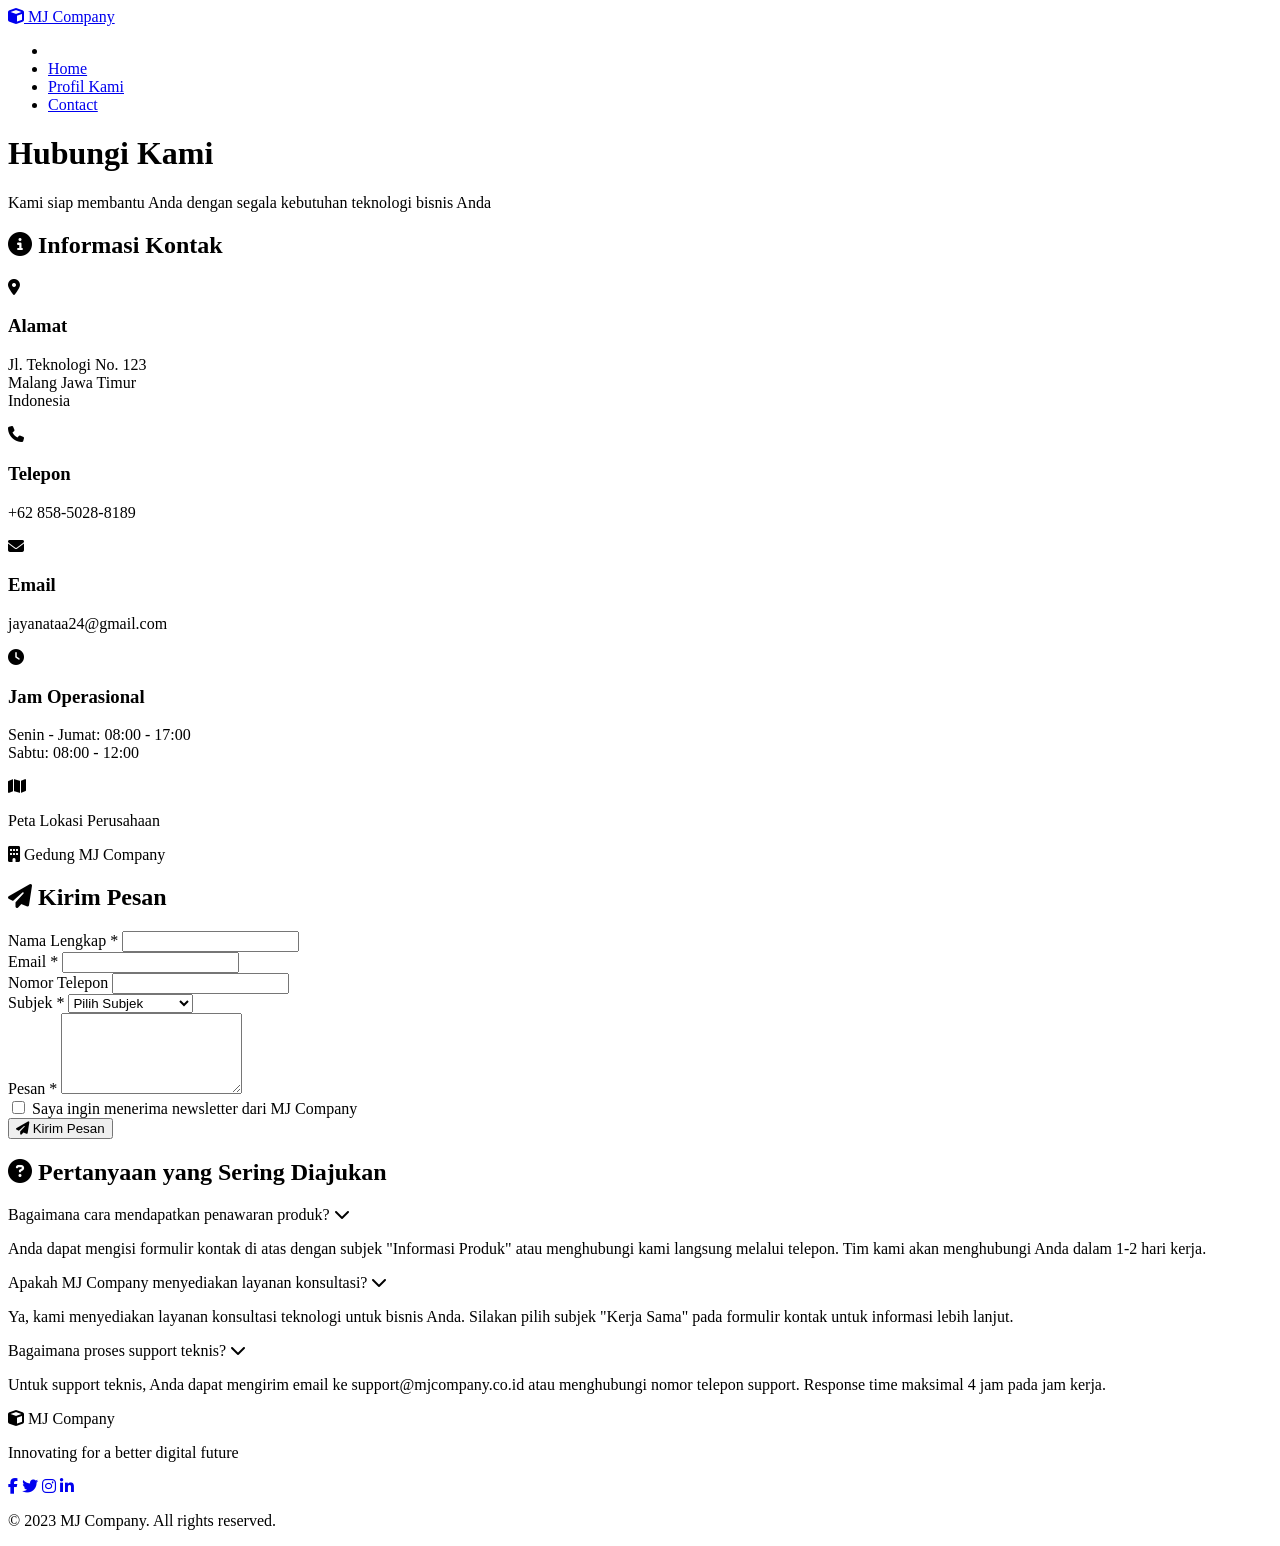
==== contact.html @ e9b28d26 "first" ====
<!DOCTYPE html>
<html lang="id">
<head>
    <meta charset="UTF-8">
    <meta name="viewport" content="width=device-width, initial-scale=1.0">
    <title>MJ Company - Kontak</title>
    <link rel="stylesheet" href="https://cdnjs.cloudflare.com/ajax/libs/font-awesome/6.4.0/css/all.min.css">
    <link rel="stylesheet" href="css/style.css">
    <link rel="stylesheet" href="css/contact.css">
</head>
<body>
    <header>
        <div class="header-container">
            <a href="welcome.html" class="logo">
                <i class="fas fa-cube"></i>
                <span>MJ Company</span>
            </a>
            <nav>
                <ul>
                    <li><a href="#" class="highlight" id="userWelcomeNav"></a></li>
                    <li><a href="welcome.html">Home</a></li>
                    <li><a href="profile.html">Profil Kami</a></li>
                    <li><a href="contact.html" class="active">Contact</a></li>
                </ul>
            </nav>
        </div>
    </header>

    <div class="contact-hero">
        <div class="hero-content">
            <h1>Hubungi Kami</h1>
            <p>Kami siap membantu Anda dengan segala kebutuhan teknologi bisnis Anda</p>
        </div>
    </div>

    <div class="container">
        <div class="contact-container">
            <!-- Informasi Kontak -->
            <div class="contact-info animate">
                <h2><i class="fas fa-info-circle"></i> Informasi Kontak</h2>
                
                <div class="info-item">
                    <i class="fas fa-map-marker-alt"></i>
                    <div>
                        <h3>Alamat</h3>
                        <p>Jl. Teknologi No. 123<br>Malang Jawa Timur<br>Indonesia</p>
                    </div>
                </div>
                
                <div class="info-item">
                    <i class="fas fa-phone"></i>
                    <div>
                        <h3>Telepon</h3>
                        <p>+62 858-5028-8189</p>
                    </div>
                </div>
                
                <div class="info-item">
                    <i class="fas fa-envelope"></i>
                    <div>
                        <h3>Email</h3>
                        <p>jayanataa24@gmail.com</p>
                    </div>
                </div>
                
                <div class="info-item">
                    <i class="fas fa-clock"></i>
                    <div>
                        <h3>Jam Operasional</h3>
                        <p>Senin - Jumat: 08:00 - 17:00<br>Sabtu: 08:00 - 12:00</p>
                    </div>
                </div>
                
                <div class="map-placeholder">
                    <i class="fas fa-map"></i>
                    <p>Peta Lokasi Perusahaan</p>
                    <div class="map-frame">
                        <p><i class="fas fa-building"></i> Gedung MJ Company</p>
                    </div>
                </div>
            </div>

            <!-- Form Kontak -->
            <div class="contact-form animate delay-1">
                <h2><i class="fas fa-paper-plane"></i> Kirim Pesan</h2>
                <form id="contactForm">
                    <div class="form-group">
                        <label for="name">Nama Lengkap *</label>
                        <input type="text" id="name" name="name" required>
                        <div class="error-message" id="nameError"></div>
                    </div>
                    
                    <div class="form-group">
                        <label for="email">Email *</label>
                        <input type="email" id="email" name="email" required>
                        <div class="error-message" id="emailError"></div>
                    </div>
                    
                    <div class="form-group">
                        <label for="phone">Nomor Telepon</label>
                        <input type="tel" id="phone" name="phone">
                        <div class="error-message" id="phoneError"></div>
                    </div>
                    
                    <div class="form-group">
                        <label for="subject">Subjek *</label>
                        <select id="subject" name="subject" required>
                            <option value="">Pilih Subjek</option>
                            <option value="informasi">Informasi Produk</option>
                            <option value="dukungan">Dukungan Teknis</option>
                            <option value="kerja-sama">Kerja Sama</option>
                            <option value="karir">Karir</option>
                            <option value="lainnya">Lainnya</option>
                        </select>
                        <div class="error-message" id="subjectError"></div>
                    </div>
                    
                    <div class="form-group">
                        <label for="message">Pesan *</label>
                        <textarea id="message" name="message" rows="5" required></textarea>
                        <div class="error-message" id="messageError"></div>
                    </div>
                    
                    <div class="form-group checkbox">
                        <input type="checkbox" id="newsletter" name="newsletter">
                        <label for="newsletter">Saya ingin menerima newsletter dari MJ Company</label>
                    </div>
                    
                    <button type="submit" class="btn btn-submit">
                        <i class="fas fa-paper-plane"></i> Kirim Pesan
                    </button>
                </form>

                <!-- Hasil Form Submission -->
                <div id="formResult" class="form-result"></div>
            </div>
        </div>

        <!-- FAQ Section -->
        <div class="faq-section animate delay-2">
            <h2><i class="fas fa-question-circle"></i> Pertanyaan yang Sering Diajukan</h2>
            
            <div class="faq-item">
                <div class="faq-question">
                    <span>Bagaimana cara mendapatkan penawaran produk?</span>
                    <i class="fas fa-chevron-down"></i>
                </div>
                <div class="faq-answer">
                    <p>Anda dapat mengisi formulir kontak di atas dengan subjek "Informasi Produk" atau menghubungi kami langsung melalui telepon. Tim kami akan menghubungi Anda dalam 1-2 hari kerja.</p>
                </div>
            </div>
            
            <div class="faq-item">
                <div class="faq-question">
                    <span>Apakah MJ Company menyediakan layanan konsultasi?</span>
                    <i class="fas fa-chevron-down"></i>
                </div>
                <div class="faq-answer">
                    <p>Ya, kami menyediakan layanan konsultasi teknologi untuk bisnis Anda. Silakan pilih subjek "Kerja Sama" pada formulir kontak untuk informasi lebih lanjut.</p>
                </div>
            </div>
            
            <div class="faq-item">
                <div class="faq-question">
                    <span>Bagaimana proses support teknis?</span>
                    <i class="fas fa-chevron-down"></i>
                </div>
                <div class="faq-answer">
                    <p>Untuk support teknis, Anda dapat mengirim email ke support@mjcompany.co.id atau menghubungi nomor telepon support. Response time maksimal 4 jam pada jam kerja.</p>
                </div>
            </div>
        </div>
    </div>

    <footer>
        <div class="footer-content">
            <div class="logo">
                <i class="fas fa-cube"></i>
                <span>MJ Company</span>
            </div>
            <p>Innovating for a better digital future</p>
            <div class="social-icons">
                <a href="#"><i class="fab fa-facebook-f"></i></a>
                <a href="#"><i class="fab fa-twitter"></i></a>
                <a href="#"><i class="fab fa-instagram"></i></a>
                <a href="#"><i class="fab fa-linkedin-in"></i></a>
            </div>
            <p>&copy; 2023 MJ Company. All rights reserved.</p>
        </div>
    </footer>

    <script src="js/script.js"></script>
    <script src="js/contact.js"></script>
</body>
</html>
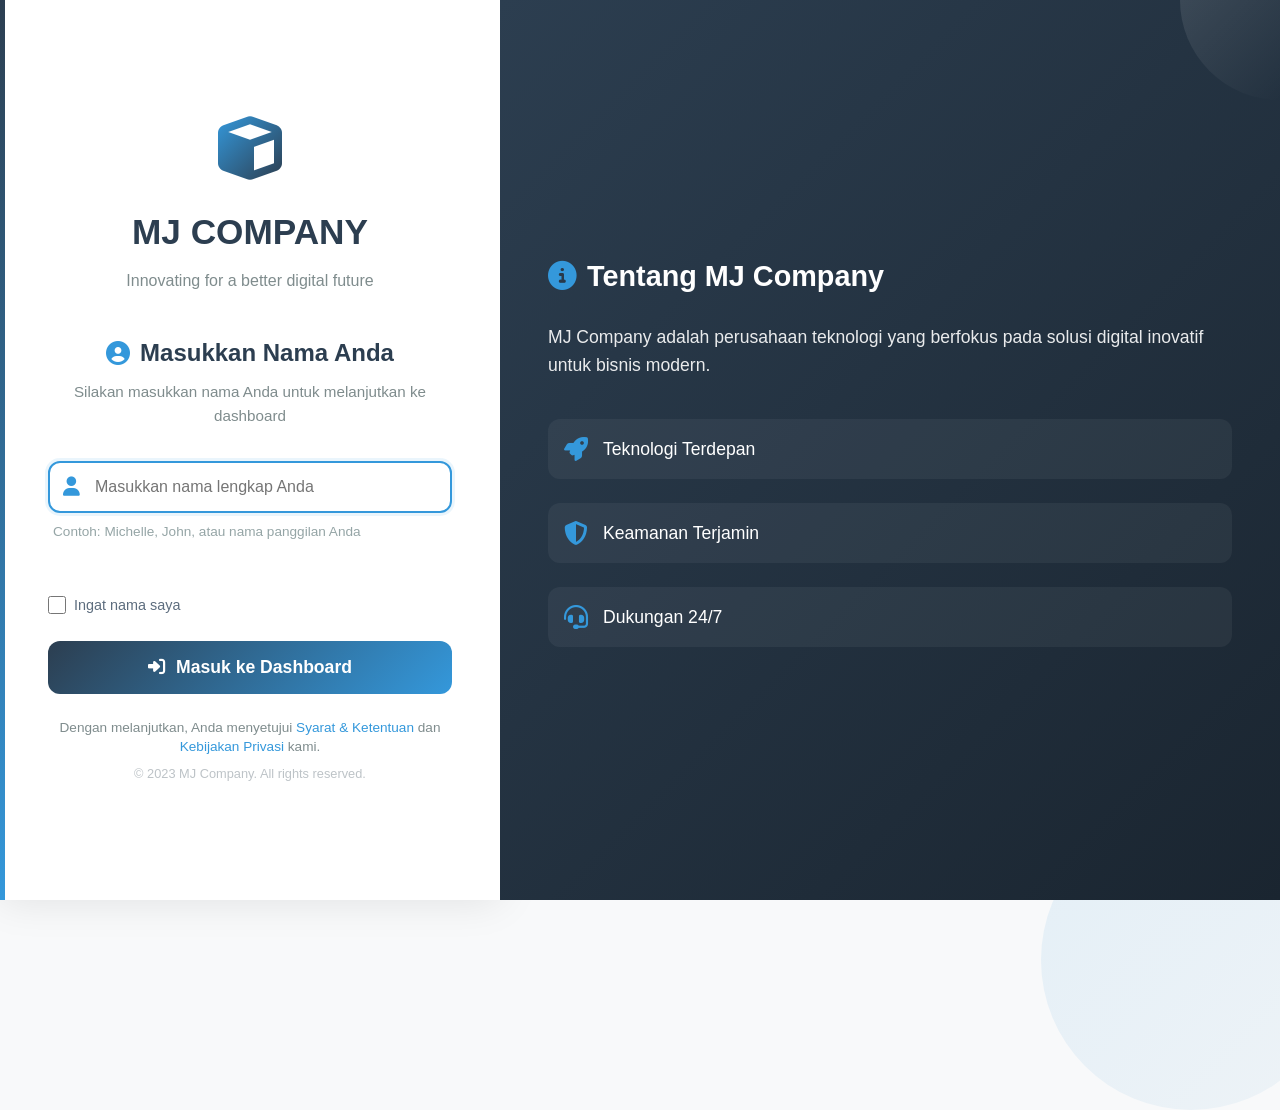
==== commit e87e0342: "fix5" ====
--- a/contact.html
+++ b/contact.html
@@ -43,7 +43,7 @@
                     <i class="fas fa-map-marker-alt"></i>
                     <div>
                         <h3>Alamat</h3>
-                        <p>Jl. Teknologi No. 123<br>Malang Jawa Timur<br>Indonesia</p>
+                        <p>Jl. Perum Griya Permata Alam<br>Malang Jawa Timur<br>Indonesia</p>
                     </div>
                 </div>
                 
--- a/css/style.css
+++ b/css/style.css
@@ -0,0 +1,1251 @@
+/* ================================
+   RESET & VARIABLES
+   ================================ */
+:root {
+    --primary-color: #2c3e50;
+    --secondary-color: #3498db;
+    --accent-color: #e74c3c;
+    --light-color: #ecf0f1;
+    --dark-color: #2c3e50;
+    --shadow: 0 5px 15px rgba(0, 0, 0, 0.1);
+    --gradient: linear-gradient(135deg, #2c3e50 0%, #3498db 100%);
+    --border-radius: 12px;
+    --transition: all 0.3s ease;
+}
+
+* {
+    margin: 0;
+    padding: 0;
+    box-sizing: border-box;
+    font-family: 'Segoe UI', Tahoma, Geneva, Verdana, sans-serif;
+}
+
+body {
+    color: #333;
+    line-height: 1.6;
+    min-height: 100vh;
+    background-color: #f8f9fa;
+}
+
+/* ================================
+   UTILITIES
+   ================================ */
+.container {
+    max-width: 1200px;
+    margin: 0 auto;
+    padding: 0 2rem;
+}
+
+.btn {
+    display: inline-block;
+    background-color: var(--secondary-color);
+    color: white;
+    padding: 0.8rem 1.5rem;
+    border-radius: 8px;
+    text-decoration: none;
+    font-weight: 600;
+    border: none;
+    cursor: pointer;
+    transition: var(--transition);
+}
+
+.btn:hover {
+    background-color: #2980b9;
+    transform: translateY(-2px);
+}
+
+.animate {
+    animation: fadeIn 0.8s ease forwards;
+}
+
+.delay-1 { animation-delay: 0.2s; }
+.delay-2 { animation-delay: 0.4s; }
+.delay-3 { animation-delay: 0.6s; }
+
+@keyframes fadeIn {
+    from { opacity: 0; transform: translateY(20px); }
+    to { opacity: 1; transform: translateY(0); }
+}
+
+/* ================================
+   HEADER & NAVIGASI (UNTUK SEMUA HALAMAN)
+   ================================ */
+header {
+    background: var(--gradient);
+    color: white;
+    padding: 1rem 2rem;
+    box-shadow: var(--shadow);
+    position: sticky;
+    top: 0;
+    z-index: 1000;
+}
+
+.header-container {
+    display: flex;
+    justify-content: space-between;
+    align-items: center;
+    max-width: 1200px;
+    margin: 0 auto;
+}
+
+.logo {
+    display: flex;
+    align-items: center;
+    gap: 10px;
+    font-size: 1.8rem;
+    font-weight: bold;
+    text-decoration: none;
+    color: white;
+}
+
+.logo i {
+    color: #e74c3c;
+    font-size: 2.2rem;
+}
+
+nav ul {
+    display: flex;
+    list-style: none;
+    gap: 1.5rem;
+}
+
+nav a {
+    color: white;
+    text-decoration: none;
+    font-weight: 600;
+    padding: 0.5rem 1rem;
+    border-radius: 5px;
+    transition: var(--transition);
+}
+
+nav a:hover, nav a.active {
+    background-color: rgba(255, 255, 255, 0.2);
+    transform: translateY(-3px);
+}
+
+.highlight {
+    background-color: var(--accent-color);
+}
+
+.highlight:hover {
+    background-color: #c0392b;
+}
+
+.logout-btn {
+    background-color: #e74c3c !important;
+    margin-left: 10px;
+}
+
+.logout-btn:hover {
+    background-color: #c0392b !important;
+}
+
+/* ================================
+   FOOTER (UNTUK SEMUA HALAMAN)
+   ================================ */
+footer {
+    background-color: var(--primary-color);
+    color: white;
+    padding: 2rem;
+    text-align: center;
+    margin-top: 3rem;
+}
+
+.footer-content {
+    max-width: 1200px;
+    margin: 0 auto;
+    display: flex;
+    flex-direction: column;
+    align-items: center;
+    gap: 1.5rem;
+}
+
+.social-icons {
+    display: flex;
+    gap: 1rem;
+    margin: 1rem 0;
+}
+
+.social-icons a {
+    display: inline-flex;
+    align-items: center;
+    justify-content: center;
+    width: 40px;
+    height: 40px;
+    background-color: rgba(255, 255, 255, 0.1);
+    border-radius: 50%;
+    color: white;
+    text-decoration: none;
+    transition: var(--transition);
+}
+
+.social-icons a:hover {
+    background-color: var(--secondary-color);
+    transform: translateY(-5px);
+}
+
+/* ================================
+   HALAMAN LOGIN (INDEX.HTML)
+   ================================ */
+.login-container {
+    display: flex;
+    min-height: 100vh;
+    background: linear-gradient(135deg, #f5f7fa 0%, #e4e8f0 100%);
+    position: relative;
+}
+
+.login-background {
+    position: absolute;
+    width: 100%;
+    height: 100%;
+    z-index: 1;
+}
+
+.floating-shapes {
+    position: absolute;
+    width: 100%;
+    height: 100%;
+}
+
+.shape {
+    position: absolute;
+    border-radius: 50%;
+    background: linear-gradient(135deg, rgba(52, 152, 219, 0.1) 0%, rgba(41, 128, 185, 0.05) 100%);
+}
+
+.shape-1 {
+    width: 300px;
+    height: 300px;
+    top: -150px;
+    right: -100px;
+}
+
+.shape-2 {
+    width: 200px;
+    height: 200px;
+    bottom: 100px;
+    left: -50px;
+    background: linear-gradient(135deg, rgba(231, 76, 60, 0.1) 0%, rgba(192, 57, 43, 0.05) 100%);
+}
+
+.shape-3 {
+    width: 150px;
+    height: 150px;
+    top: 50%;
+    left: 10%;
+    background: linear-gradient(135deg, rgba(46, 204, 113, 0.1) 0%, rgba(39, 174, 96, 0.05) 100%);
+}
+
+.shape-4 {
+    width: 100px;
+    height: 100px;
+    bottom: 200px;
+    right: 20%;
+}
+
+.login-box {
+    flex: 1;
+    max-width: 500px;
+    background: white;
+    padding: 3rem;
+    z-index: 2;
+    display: flex;
+    flex-direction: column;
+    justify-content: center;
+    box-shadow: 0 0 40px rgba(0, 0, 0, 0.1);
+    position: relative;
+    overflow: hidden;
+}
+
+.login-box::before {
+    content: '';
+    position: absolute;
+    top: 0;
+    left: 0;
+    width: 5px;
+    height: 100%;
+    background: var(--gradient);
+}
+
+.login-logo {
+    text-align: center;
+    margin-bottom: 2.5rem;
+}
+
+.logo-icon {
+    margin-bottom: 1.5rem;
+}
+
+.logo-animation {
+    display: inline-block;
+    animation: float 3s ease-in-out infinite;
+}
+
+.logo-animation i {
+    font-size: 4rem;
+    color: var(--secondary-color);
+    background: linear-gradient(135deg, var(--secondary-color), var(--primary-color));
+    -webkit-background-clip: text;
+    -webkit-text-fill-color: transparent;
+    background-clip: text;
+}
+
+@keyframes float {
+    0%, 100% { transform: translateY(0); }
+    50% { transform: translateY(-10px); }
+}
+
+.login-logo h1 {
+    color: var(--primary-color);
+    font-size: 2.2rem;
+    margin-bottom: 0.5rem;
+    font-weight: 700;
+}
+
+.tagline {
+    color: #7f8c8d;
+    font-size: 1rem;
+    font-weight: 400;
+}
+
+.form-header {
+    margin-bottom: 2rem;
+    text-align: center;
+}
+
+.form-header h2 {
+    color: var(--primary-color);
+    font-size: 1.5rem;
+    margin-bottom: 0.5rem;
+    display: flex;
+    align-items: center;
+    justify-content: center;
+    gap: 10px;
+}
+
+.form-header h2 i {
+    color: var(--secondary-color);
+}
+
+.form-header p {
+    color: #7f8c8d;
+    font-size: 0.95rem;
+}
+
+.login-form .form-group {
+    margin-bottom: 1.5rem;
+}
+
+.input-with-icon {
+    position: relative;
+    display: flex;
+    align-items: center;
+    margin-bottom: 0.5rem;
+}
+
+.input-with-icon i {
+    position: absolute;
+    left: 15px;
+    color: var(--secondary-color);
+    font-size: 1.2rem;
+}
+
+.input-with-icon input {
+    width: 100%;
+    padding: 15px 15px 15px 45px;
+    border: 2px solid #e1e5eb;
+    border-radius: var(--border-radius);
+    font-size: 1rem;
+    transition: var(--transition);
+    background: #f8f9fa;
+}
+
+.input-with-icon input:focus {
+    border-color: var(--secondary-color);
+    outline: none;
+    box-shadow: 0 0 0 3px rgba(52, 152, 219, 0.1);
+    background: white;
+}
+
+.hint-text {
+    font-size: 0.85rem;
+    color: #95a5a6;
+    margin-bottom: 0.5rem;
+    padding-left: 5px;
+}
+
+.error-message {
+    color: var(--accent-color);
+    font-size: 0.85rem;
+    min-height: 1.2rem;
+    padding-left: 5px;
+}
+
+.form-options {
+    display: flex;
+    justify-content: space-between;
+    align-items: center;
+    margin-bottom: 1.5rem;
+}
+
+.checkbox-group {
+    display: flex;
+    align-items: center;
+    gap: 8px;
+}
+
+.checkbox-group input {
+    width: 18px;
+    height: 18px;
+    cursor: pointer;
+}
+
+.checkbox-group label {
+    color: #5d6d7e;
+    font-size: 0.9rem;
+    cursor: pointer;
+}
+
+.btn-login {
+    width: 100%;
+    padding: 16px;
+    background: var(--gradient);
+    color: white;
+    border: none;
+    border-radius: var(--border-radius);
+    font-size: 1.1rem;
+    font-weight: 600;
+    cursor: pointer;
+    transition: var(--transition);
+    display: flex;
+    align-items: center;
+    justify-content: center;
+    gap: 10px;
+    margin-bottom: 1.5rem;
+}
+
+.btn-login:hover {
+    transform: translateY(-2px);
+    box-shadow: 0 5px 15px rgba(52, 152, 219, 0.3);
+}
+
+.login-footer {
+    text-align: center;
+    margin-top: 1rem;
+}
+
+.terms {
+    color: #7f8c8d;
+    font-size: 0.85rem;
+    margin-bottom: 0.5rem;
+    line-height: 1.4;
+}
+
+.terms a {
+    color: var(--secondary-color);
+    text-decoration: none;
+}
+
+.terms a:hover {
+    text-decoration: underline;
+}
+
+.copyright {
+    color: #bdc3c7;
+    font-size: 0.8rem;
+}
+
+.login-sidebar {
+    flex: 1;
+    background: linear-gradient(135deg, var(--primary-color) 0%, #1a2530 100%);
+    color: white;
+    padding: 3rem;
+    display: flex;
+    flex-direction: column;
+    justify-content: center;
+    z-index: 2;
+    position: relative;
+    overflow: hidden;
+}
+
+.login-sidebar::before {
+    content: '';
+    position: absolute;
+    top: 0;
+    right: 0;
+    width: 100px;
+    height: 100px;
+    background: linear-gradient(135deg, rgba(255, 255, 255, 0.1) 0%, rgba(255, 255, 255, 0) 100%);
+    border-radius: 0 0 0 100%;
+}
+
+.sidebar-content h3 {
+    font-size: 1.8rem;
+    margin-bottom: 1.5rem;
+    display: flex;
+    align-items: center;
+    gap: 10px;
+}
+
+.sidebar-content h3 i {
+    color: var(--secondary-color);
+}
+
+.sidebar-content p {
+    font-size: 1.1rem;
+    line-height: 1.6;
+    margin-bottom: 2.5rem;
+    opacity: 0.9;
+}
+
+.features {
+    display: flex;
+    flex-direction: column;
+    gap: 1.5rem;
+}
+
+.feature {
+    display: flex;
+    align-items: center;
+    gap: 15px;
+    padding: 1rem;
+    background: rgba(255, 255, 255, 0.05);
+    border-radius: var(--border-radius);
+    transition: var(--transition);
+}
+
+.feature:hover {
+    background: rgba(255, 255, 255, 0.1);
+    transform: translateX(5px);
+}
+
+.feature i {
+    font-size: 1.5rem;
+    color: var(--secondary-color);
+}
+
+.feature span {
+    font-size: 1.1rem;
+    font-weight: 500;
+}
+
+/* ================================
+   HALAMAN WELCOME (WELCOME.HTML)
+   ================================ */
+.welcome-section {
+    background-color: white;
+    border-radius: var(--border-radius);
+    padding: 3rem;
+    box-shadow: var(--shadow);
+    margin: 2rem auto;
+    text-align: center;
+    position: relative;
+    overflow: hidden;
+    max-width: 1200px;
+}
+
+.welcome-section::before {
+    content: "";
+    position: absolute;
+    top: 0;
+    left: 0;
+    width: 100%;
+    height: 5px;
+    background: var(--gradient);
+}
+
+.welcome-section h1 {
+    font-size: 2.5rem;
+    color: var(--primary-color);
+    margin-bottom: 1rem;
+}
+
+.welcome-section p {
+    font-size: 1.2rem;
+    color: #666;
+    max-width: 800px;
+    margin: 0 auto 2rem;
+}
+
+.welcome-name {
+    color: var(--secondary-color);
+    font-weight: bold;
+    font-size: 1.4em;
+    animation: pulse 2s infinite;
+    display: inline-block;
+}
+
+@keyframes pulse {
+    0% { transform: scale(1); }
+    50% { transform: scale(1.05); }
+    100% { transform: scale(1); }
+}
+
+.profile-section {
+    display: grid;
+    grid-template-columns: repeat(auto-fit, minmax(300px, 1fr));
+    gap: 2rem;
+    margin-bottom: 2rem;
+    max-width: 1200px;
+    margin: 2rem auto;
+}
+
+.card {
+    background-color: white;
+    border-radius: var(--border-radius);
+    padding: 2rem;
+    box-shadow: var(--shadow);
+    transition: var(--transition);
+}
+
+.card:hover {
+    transform: translateY(-10px);
+    box-shadow: 0 15px 30px rgba(0, 0, 0, 0.15);
+}
+
+.card i {
+    font-size: 3rem;
+    color: var(--secondary-color);
+    margin-bottom: 1.5rem;
+}
+
+.card h3 {
+    color: var(--primary-color);
+    margin-bottom: 1rem;
+    font-size: 1.5rem;
+}
+
+.card p {
+    color: #666;
+    margin-bottom: 1.5rem;
+}
+
+/* ================================
+   HALAMAN PROFIL (PROFILE.HTML)
+   ================================ */
+.profile-hero {
+    background: linear-gradient(rgba(44, 62, 80, 0.9), rgba(52, 152, 219, 0.9)), 
+                url('https://images.unsplash.com/photo-1497366754035-f200968a6e72?ixlib=rb-1.2.1&auto=format&fit=crop&w=1600&q=80');
+    background-size: cover;
+    background-position: center;
+    color: white;
+    padding: 5rem 2rem;
+    text-align: center;
+    margin-bottom: 2rem;
+}
+
+.hero-content h1 {
+    font-size: 3rem;
+    margin-bottom: 1rem;
+}
+
+.hero-content p {
+    font-size: 1.2rem;
+    opacity: 0.9;
+}
+
+.about-card {
+    background: white;
+    border-radius: var(--border-radius);
+    padding: 2rem;
+    box-shadow: var(--shadow);
+    margin-bottom: 2rem;
+}
+
+.about-header {
+    display: flex;
+    align-items: center;
+    gap: 15px;
+    margin-bottom: 2rem;
+    color: var(--primary-color);
+}
+
+.about-header i {
+    font-size: 2.5rem;
+    color: var(--secondary-color);
+}
+
+.about-header h2 {
+    font-size: 2rem;
+}
+
+.about-content p {
+    font-size: 1.1rem;
+    line-height: 1.8;
+    margin-bottom: 2rem;
+    color: #555;
+}
+
+.stats {
+    display: grid;
+    grid-template-columns: repeat(auto-fit, minmax(150px, 1fr));
+    gap: 1.5rem;
+    margin-top: 2rem;
+}
+
+.stat-item {
+    text-align: center;
+    padding: 1.5rem;
+    background: var(--light-color);
+    border-radius: var(--border-radius);
+    transition: var(--transition);
+}
+
+.stat-item:hover {
+    transform: translateY(-5px);
+    background: var(--secondary-color);
+    color: white;
+}
+
+.stat-item h3 {
+    font-size: 2.5rem;
+    color: var(--secondary-color);
+    margin-bottom: 0.5rem;
+}
+
+.stat-item:hover h3 {
+    color: white;
+}
+
+.stat-item p {
+    font-size: 0.9rem;
+    margin: 0;
+    color: #666;
+}
+
+.stat-item:hover p {
+    color: white;
+}
+
+.vision-mission {
+    display: grid;
+    grid-template-columns: repeat(auto-fit, minmax(300px, 1fr));
+    gap: 2rem;
+    margin-bottom: 3rem;
+}
+
+.vision-card, .mission-card {
+    height: 100%;
+}
+
+.mission-card ul {
+    list-style: none;
+    padding-left: 0;
+}
+
+.mission-card li {
+    padding: 0.5rem 0;
+    padding-left: 1.5rem;
+    position: relative;
+}
+
+.mission-card li:before {
+    content: "✓";
+    position: absolute;
+    left: 0;
+    color: var(--secondary-color);
+    font-weight: bold;
+}
+
+.section-title {
+    text-align: center;
+    color: var(--primary-color);
+    margin-bottom: 2rem;
+    font-size: 2rem;
+}
+
+.team-grid {
+    display: grid;
+    grid-template-columns: repeat(auto-fit, minmax(250px, 1fr));
+    gap: 2rem;
+    margin-bottom: 3rem;
+}
+
+.team-card {
+    text-align: center;
+    padding: 2rem;
+    background: white;
+    border-radius: var(--border-radius);
+    box-shadow: var(--shadow);
+    transition: var(--transition);
+}
+
+.team-card:hover {
+    transform: translateY(-10px);
+}
+
+.team-img {
+    width: 100px;
+    height: 100px;
+    background: var(--light-color);
+    border-radius: 50%;
+    display: flex;
+    align-items: center;
+    justify-content: center;
+    margin: 0 auto 1rem;
+}
+
+.team-img i {
+    font-size: 3rem;
+    color: var(--secondary-color);
+}
+
+.team-card h3 {
+    color: var(--primary-color);
+    margin-bottom: 0.5rem;
+}
+
+.team-position {
+    color: var(--secondary-color);
+    font-weight: 600;
+    margin-bottom: 1rem;
+}
+
+.team-desc {
+    color: #666;
+    font-size: 0.9rem;
+}
+
+.banner-card {
+    background: white;
+    border-radius: var(--border-radius);
+    padding: 2rem;
+    box-shadow: var(--shadow);
+    margin-bottom: 2rem;
+}
+
+.banner-card h2 {
+    color: var(--primary-color);
+    text-align: center;
+    margin-bottom: 2rem;
+    font-size: 2rem;
+}
+
+.banner-gallery {
+    display: grid;
+    grid-template-columns: repeat(auto-fit, minmax(200px, 1fr));
+    gap: 1.5rem;
+}
+
+.gallery-item {
+    text-align: center;
+    padding: 2rem;
+    background: var(--light-color);
+    border-radius: var(--border-radius);
+    transition: var(--transition);
+}
+
+.gallery-item:hover {
+    background: var(--secondary-color);
+    transform: translateY(-5px);
+    color: white;
+}
+
+.gallery-item i {
+    font-size: 3rem;
+    margin-bottom: 1rem;
+    color: var(--secondary-color);
+}
+
+.gallery-item:hover i {
+    color: white;
+}
+
+.gallery-item p {
+    font-weight: 600;
+}
+
+/* Contact Page */
+.contact-hero {
+    background: linear-gradient(rgba(44, 62, 80, 0.9), rgba(52, 152, 219, 0.9)), 
+                url('https://images.unsplash.com/photo-1552664730-d307ca884978?ixlib=rb-1.2.1&auto=format&fit=crop&w=1600&q=80');
+    background-size: cover;
+    background-position: center;
+    color: white;
+    padding: 4rem 2rem;
+    text-align: center;
+    margin-bottom: 2rem;
+}
+
+.contact-hero h1 {
+    font-size: 2.5rem;
+    margin-bottom: 1rem;
+}
+
+.contact-hero p {
+    font-size: 1.2rem;
+    opacity: 0.9;
+}
+
+.contact-container {
+    display: grid;
+    grid-template-columns: 1fr 1.5fr;
+    gap: 3rem;
+    margin-bottom: 3rem;
+}
+
+.contact-info {
+    background: white;
+    border-radius: var(--border-radius);
+    padding: 2rem;
+    box-shadow: var(--shadow);
+    height: fit-content;
+}
+
+.contact-info h2 {
+    color: var(--primary-color);
+    margin-bottom: 1.5rem;
+    display: flex;
+    align-items: center;
+    gap: 10px;
+}
+
+.contact-info h2 i {
+    color: var(--secondary-color);
+}
+
+.info-item {
+    display: flex;
+    gap: 1rem;
+    margin-bottom: 1.5rem;
+    padding-bottom: 1.5rem;
+    border-bottom: 1px solid #eee;
+}
+
+.info-item:last-child {
+    border-bottom: none;
+    margin-bottom: 0;
+    padding-bottom: 0;
+}
+
+.info-item i {
+    color: var(--secondary-color);
+    font-size: 1.2rem;
+    margin-top: 5px;
+}
+
+.info-item h3 {
+    color: var(--primary-color);
+    margin-bottom: 0.5rem;
+    font-size: 1rem;
+}
+
+.info-item p {
+    color: #666;
+    line-height: 1.5;
+}
+
+.map-placeholder {
+    margin-top: 2rem;
+    padding-top: 2rem;
+    border-top: 1px solid #eee;
+    text-align: center;
+}
+
+.map-placeholder i {
+    font-size: 3rem;
+    color: var(--secondary-color);
+    margin-bottom: 1rem;
+}
+
+.map-placeholder p {
+    font-weight: 600;
+    margin-bottom: 1rem;
+    color: var(--primary-color);
+}
+
+.map-frame {
+    background: var(--light-color);
+    border-radius: var(--border-radius);
+    padding: 2rem;
+    height: 200px;
+    display: flex;
+    align-items: center;
+    justify-content: center;
+}
+
+.map-frame p {
+    color: #666;
+    font-weight: normal;
+}
+
+.map-frame i {
+    font-size: 2rem;
+    margin-right: 10px;
+}
+
+.contact-form {
+    background: white;
+    border-radius: var(--border-radius);
+    padding: 2rem;
+    box-shadow: var(--shadow);
+}
+
+.contact-form h2 {
+    color: var(--primary-color);
+    margin-bottom: 1.5rem;
+    display: flex;
+    align-items: center;
+    gap: 10px;
+}
+
+.contact-form h2 i {
+    color: var(--secondary-color);
+}
+
+.contact-form .form-group {
+    margin-bottom: 1.5rem;
+}
+
+.contact-form label {
+    display: block;
+    margin-bottom: 0.5rem;
+    color: var(--primary-color);
+    font-weight: 600;
+}
+
+.contact-form input,
+.contact-form select,
+.contact-form textarea {
+    width: 100%;
+    padding: 0.8rem 1rem;
+    border: 2px solid #e1e5eb;
+    border-radius: 8px;
+    font-size: 1rem;
+    transition: var(--transition);
+}
+
+.contact-form input:focus,
+.contact-form select:focus,
+.contact-form textarea:focus {
+    border-color: var(--secondary-color);
+    outline: none;
+    box-shadow: 0 0 0 3px rgba(52, 152, 219, 0.1);
+}
+
+.contact-form textarea {
+    resize: vertical;
+    min-height: 120px;
+}
+
+.form-result {
+    margin-top: 1.5rem;
+    padding: 1rem;
+    border-radius: var(--border-radius);
+    background: var(--light-color);
+    display: none;
+}
+
+.form-result.success {
+    display: block;
+    background: #d4edda;
+    color: #155724;
+    border: 1px solid #c3e6cb;
+}
+
+.form-result.error {
+    display: block;
+    background: #f8d7da;
+    color: #721c24;
+    border: 1px solid #f5c6cb;
+}
+
+.faq-section {
+    background: white;
+    border-radius: var(--border-radius);
+    padding: 2rem;
+    box-shadow: var(--shadow);
+    margin-bottom: 2rem;
+}
+
+.faq-section h2 {
+    color: var(--primary-color);
+    margin-bottom: 1.5rem;
+    display: flex;
+    align-items: center;
+    gap: 10px;
+}
+
+.faq-section h2 i {
+    color: var(--secondary-color);
+}
+
+.faq-item {
+    border: 1px solid #e1e5eb;
+    border-radius: 8px;
+    margin-bottom: 1rem;
+    overflow: hidden;
+}
+
+.faq-question {
+    padding: 1rem 1.5rem;
+    background: var(--light-color);
+    display: flex;
+    justify-content: space-between;
+    align-items: center;
+    cursor: pointer;
+    transition: var(--transition);
+}
+
+.faq-question:hover {
+    background: #e3f2fd;
+}
+
+.faq-question span {
+    font-weight: 600;
+    color: var(--primary-color);
+}
+
+.faq-question i {
+    color: var(--secondary-color);
+    transition: var(--transition);
+}
+
+.faq-question.active i {
+    transform: rotate(180deg);
+}
+
+.faq-answer {
+    padding: 0;
+    max-height: 0;
+    overflow: hidden;
+    transition: all 0.3s ease;
+}
+
+.faq-answer.open {
+    padding: 1rem 1.5rem;
+    max-height: 500px;
+}
+
+.faq-answer p {
+    color: #666;
+    line-height: 1.6;
+}
+
+/* ================================
+   RESPONSIF (UNTUK SEMUA HALAMAN)
+   ================================ */
+@media (max-width: 992px) {
+    .header-container {
+        flex-direction: column;
+        gap: 1rem;
+    }
+    
+    nav ul {
+        flex-wrap: wrap;
+        justify-content: center;
+    }
+    
+    .welcome-section {
+        padding: 2rem 1rem;
+    }
+    
+    .welcome-section h1 {
+        font-size: 2rem;
+    }
+    
+    /* Login responsif */
+    .login-container {
+        flex-direction: column;
+    }
+    
+    .login-box {
+        max-width: 100%;
+        padding: 2rem;
+    }
+    
+    .login-sidebar {
+        display: none;
+    }
+    
+    .shape-1, .shape-2, .shape-3, .shape-4 {
+        display: none;
+    }
+    
+    /* Contact responsif */
+    .contact-container {
+        grid-template-columns: 1fr;
+    }
+    
+    .profile-hero {
+        padding: 3rem 1rem;
+    }
+    
+    .hero-content h1 {
+        font-size: 2rem;
+    }
+}
+
+@media (max-width: 768px) {
+    .container {
+        padding: 0 1rem;
+    }
+    
+    .stats {
+        grid-template-columns: repeat(2, 1fr);
+    }
+    
+    .banner-gallery {
+        grid-template-columns: repeat(2, 1fr);
+    }
+    
+    .vision-mission {
+        grid-template-columns: 1fr;
+    }
+    
+    .team-grid {
+        grid-template-columns: 1fr;
+    }
+    
+    .profile-section {
+        grid-template-columns: 1fr;
+    }
+    
+    .contact-info,
+    .contact-form {
+        padding: 1.5rem;
+    }
+    
+    .contact-hero {
+        padding: 3rem 1rem;
+    }
+    
+    .contact-hero h1 {
+        font-size: 2rem;
+    }
+}
+
+@media (max-width: 480px) {
+    .login-box {
+        padding: 1.5rem;
+    }
+    
+    .login-logo h1 {
+        font-size: 1.8rem;
+    }
+    
+    .logo-animation i {
+        font-size: 3rem;
+    }
+    
+    .form-header h2 {
+        font-size: 1.3rem;
+    }
+    
+    nav ul {
+        gap: 0.5rem;
+    }
+    
+    nav a {
+        padding: 0.5rem;
+        font-size: 0.9rem;
+    }
+    
+    .stats {
+        grid-template-columns: 1fr;
+    }
+    
+    .banner-gallery {
+        grid-template-columns: 1fr;
+    }
+}
